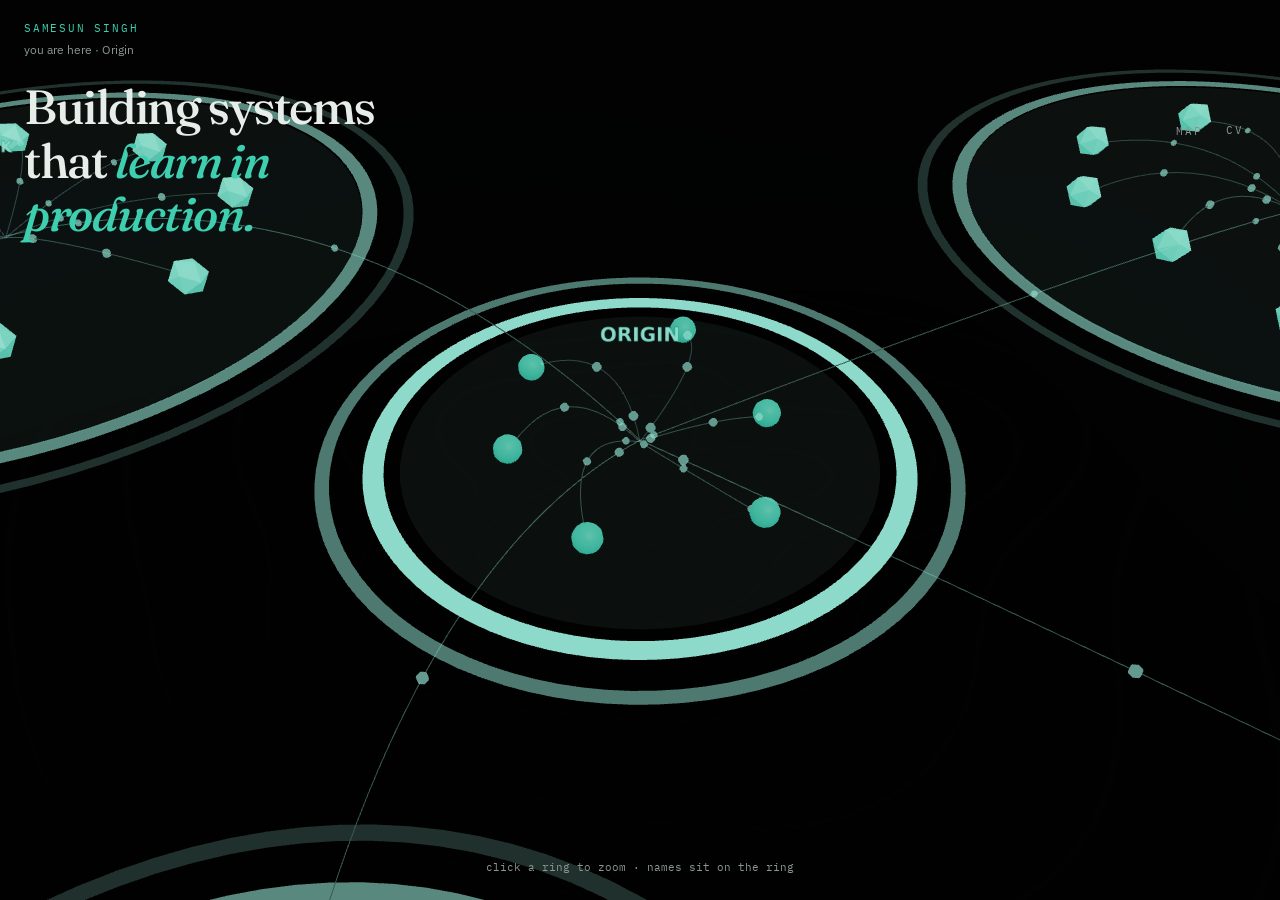
==== index.html @ 3bdf126a "Dark map with ring zoom and named nodes." ====
<!DOCTYPE html>
<html lang="en">
<head>
  <meta charset="UTF-8" />
  <meta name="viewport" content="width=device-width, initial-scale=1" />
  <title>Samesun Singh — Data Science & Engineering</title>
  <meta name="description" content="Portfolio of Samesun Singh — Data Science and Engineering at Politecnico di Torino. Cold-start ranking, fairness audits, and ten original DS/AI labs." />
  <link rel="canonical" href="https://sam9875.github.io/" />
  <meta property="og:title" content="Samesun Singh — Data Science & Engineering" />
  <meta property="og:description" content="Cold-start ranking, a 7,800-call fairness audit, and ten original labs on the modern DS/AI stack." />
  <meta property="og:type" content="website" />
  <meta property="og:url" content="https://sam9875.github.io/" />
  <meta property="og:image" content="https://sam9875.github.io/og.jpg" />
  <meta name="twitter:card" content="summary_large_image" />
  <link rel="icon" type="image/svg+xml" href="favicon.svg" />
  <link rel="preconnect" href="https://fonts.googleapis.com" />
  <link rel="preconnect" href="https://fonts.gstatic.com" crossorigin />
  <link href="https://fonts.googleapis.com/css2?family=Fraunces:opsz,wght@9..144,500;9..144,600&family=IBM+Plex+Mono:wght@400;500&family=IBM+Plex+Sans:wght@400;500;600&display=swap" rel="stylesheet" />
  <link rel="stylesheet" href="styles.css?v=20260914e" />
</head>
<body>
  <div id="root"></div>
  <script type="module" src="app.js?v=20260914e"></script>
</body>
</html>
---- styles.css ----
:root {
  --bg: #121a18;
  --surface: #151c1a;
  --fg: #e7eee9;
  --muted: #8b9790;
  --primary: #3dcfb0;
  --primary-fg: #0c1211;
  --border: #2a3531;
  --font-sans: "IBM Plex Sans", ui-sans-serif, system-ui, sans-serif;
  --font-display: "Fraunces", "Times New Roman", serif;
  --font-mono: "IBM Plex Mono", ui-monospace, monospace;
}

* { box-sizing: border-box; }
html {
  -webkit-font-smoothing: antialiased;
  background: var(--bg);
  color: var(--fg);
  scroll-behavior: smooth;
}
body {
  margin: 0;
  min-height: 100vh;
  background: var(--bg);
  color: var(--fg);
  font-family: var(--font-sans);
  line-height: 1.55;
}
button:not(:disabled), [role="button"]:not(:disabled) { cursor: pointer; }
svg {
  width: 1rem;
  height: 1rem;
  max-width: 1.25rem;
  max-height: 1.25rem;
  flex-shrink: 0;
}
h1, h2, h3 {
  font-family: var(--font-display);
  text-wrap: balance;
  letter-spacing: -0.03em;
  line-height: 1.12;
  font-weight: 500;
  margin: 0;
}
p { text-wrap: pretty; margin: 0; }
a { color: inherit; text-decoration: none; }
a:focus-visible, button:focus-visible {
  outline: 2px solid var(--primary);
  outline-offset: 3px;
}
::selection { background: var(--primary); color: var(--primary-fg); }

.wrap { max-width: 72rem; margin: 0 auto; padding: 0 1rem; }
@media (min-width: 640px) { .wrap { padding: 0 1.5rem; } }

header.nav {
  position: sticky; top: 0; z-index: 50;
  border-bottom: 1px solid var(--border);
  background: color-mix(in oklab, var(--bg) 90%, transparent);
  backdrop-filter: blur(12px);
}
.nav-inner {
  display: flex; align-items: center; justify-content: space-between;
  height: 3.5rem; gap: 0.75rem;
}
@media (min-width: 640px) { .nav-inner { height: 4rem; } }
.brand { display: flex; align-items: center; gap: 0.6rem; min-height: 2.75rem; }
.mark {
  width: 2rem; height: 2rem; display: flex; align-items: center; justify-content: center;
  border-radius: 0.25rem; background: var(--surface);
  font-family: var(--font-display); font-weight: 600; font-size: 0.875rem; color: var(--primary);
}
.brand-name { font-weight: 500; display: none; }
@media (min-width: 640px) { .brand-name { display: inline; } }
.nav-links { display: flex; align-items: center; gap: 0.15rem; font-size: 0.875rem; color: var(--muted); }
.nav-links a {
  display: none; align-items: center; min-height: 2.75rem; padding: 0 0.625rem;
}
.nav-links a:hover { color: var(--fg); }
.nav-links a.mobile { display: inline-flex; }
@media (min-width: 768px) {
  .nav-links a { display: inline-flex; }
  .nav-links a.mobile { display: none; }
}

.btn {
  display: inline-flex; align-items: center; justify-content: center; gap: 0.4rem;
  min-height: 2.75rem; padding: 0 1rem; border-radius: 0.5rem; font-size: 0.875rem; font-weight: 500;
  border: 1px solid transparent; transition: background 150ms ease, border-color 150ms ease, transform 150ms ease;
}
.btn:active { transform: scale(0.98); }
.btn-primary { background: var(--primary); color: var(--primary-fg); }
.btn-primary:hover { filter: brightness(1.05); }
.btn-outline { background: transparent; color: var(--fg); border-color: var(--border); }
.btn-outline:hover { border-color: var(--primary); }
.btn-ghost { background: transparent; color: var(--fg); }
.btn-ghost:hover { background: var(--surface); }
.btn-sm { min-height: 2.25rem; padding: 0 0.75rem; font-size: 0.8rem; }

.hero { padding: 2rem 0 3rem; }
@media (min-width: 640px) { .hero { padding-top: 3rem; } }
.hero-grid { display: grid; gap: 2rem; align-items: center; }
@media (min-width: 1024px) { .hero-grid { grid-template-columns: 1fr 1fr; } }
.kicker {
  font-family: var(--font-mono); font-size: 0.7rem; letter-spacing: 0.16em;
  text-transform: uppercase; color: var(--primary);
}
.hero h1 { margin-top: 1rem; font-size: 2.25rem; }
.hero h1 em { font-style: italic; color: var(--primary); }
@media (min-width: 640px) { .hero h1 { font-size: 3.75rem; } }
.lede { margin-top: 1.25rem; max-width: 36rem; color: var(--muted); font-size: 1rem; line-height: 1.65; }
@media (min-width: 640px) { .lede { font-size: 1.125rem; } }
.actions { margin-top: 2rem; display: flex; flex-wrap: wrap; gap: 0.75rem; }

.scene {
  position: relative; overflow: hidden; border-radius: 0.9rem;
  border: 1px solid var(--border); background: var(--bg); height: 320px;
}
@media (min-width: 640px) { .scene { height: 420px; } }
.scene.detail { height: 280px; }
@media (min-width: 640px) { .scene.detail { height: 360px; } }
.scene-host { width: 100%; height: 100%; min-height: 280px; background: var(--bg); }
.scene-host canvas { display: block; width: 100%; height: 100%; background: var(--bg); }
.scene-cap {
  pointer-events: none; position: absolute; bottom: 0.75rem; left: 1rem; right: 1rem;
  font-family: var(--font-mono); font-size: 0.7rem; color: var(--muted);
}

.stats {
  margin-top: 3rem; display: grid; grid-template-columns: 1fr 1fr; gap: 1px;
  overflow: hidden; border-radius: 0.9rem; border: 1px solid var(--border); background: var(--border);
}
@media (min-width: 640px) { .stats { grid-template-columns: repeat(4, 1fr); } }
.stat { background: var(--bg); padding: 1.25rem 1.5rem; }
.stat dt { font-size: 0.7rem; letter-spacing: 0.08em; text-transform: uppercase; color: var(--muted); }
.stat dd { margin: 0.25rem 0 0; font-family: var(--font-display); font-size: 1.5rem; font-variant-numeric: tabular-nums; }

.section { border-top: 1px solid var(--border); padding: 4rem 0; scroll-margin-top: 5rem; }
.section-grid { display: grid; gap: 2.5rem; }
@media (min-width: 1024px) { .section-grid { grid-template-columns: 1fr 2fr; } }
.muted { color: var(--muted); }
.mt-2 { margin-top: 0.5rem; } .mt-3 { margin-top: 0.75rem; } .mt-4 { margin-top: 1rem; }
.mt-5 { margin-top: 1.25rem; } .mt-8 { margin-top: 2rem; }
.skills { display: grid; gap: 1.5rem; }
@media (min-width: 640px) { .skills { grid-template-columns: 1fr 1fr; } }

.job { border-left: 2px solid color-mix(in oklab, var(--primary) 40%, transparent); padding-left: 1.25rem; margin-bottom: 2rem; }
.job h3 { font-size: 1.25rem; }
.job ul { margin: 0.75rem 0 0; padding: 0; list-style: none; color: var(--muted); font-size: 0.9rem; }
.job li { margin-top: 0.35rem; }
.link-primary { display: inline-flex; align-items: center; min-height: 2.75rem; color: var(--primary); font-size: 0.875rem; font-weight: 500; }

.labs-list { margin-top: 2rem; display: grid; gap: 0.75rem; }
@media (min-width: 640px) { .labs-list { grid-template-columns: 1fr 1fr; } }
.lab-row {
  display: flex; align-items: center; justify-content: space-between; gap: 1rem;
  min-height: 6rem; padding: 1rem 1.25rem; border-radius: 0.9rem;
  border: 1px solid var(--border); background: var(--surface);
}
.lab-row:hover { border-color: var(--primary); }
.lab-row h3 { font-size: 1.1rem; }
.lab-row p { margin-top: 0.25rem; font-size: 0.875rem; color: var(--muted); }

.filters {
  display: flex; gap: 0.5rem; overflow-x: auto; padding-bottom: 0.5rem;
}
.filter {
  display: inline-flex; align-items: center; height: 2.75rem; flex-shrink: 0;
  padding: 0 1rem; border-radius: 999px; border: 1px solid var(--border);
  background: transparent; color: var(--muted); font-size: 0.875rem;
}
.filter:hover { color: var(--fg); }
.filter.active { background: var(--primary); color: var(--primary-fg); border-color: var(--primary); }
.filter .n { margin-left: 0.4rem; font-family: var(--font-mono); font-size: 0.7rem; font-variant-numeric: tabular-nums; opacity: 0.7; }

.grid { margin-top: 1.5rem; display: grid; gap: 1rem; }
@media (min-width: 640px) { .grid { grid-template-columns: 1fr 1fr; } }
.card {
  display: flex; flex-direction: column; height: 100%;
  border-radius: 0.9rem; border: 1px solid var(--border); background: var(--surface);
  padding: 1.25rem;
  transition: box-shadow 200ms ease;
}
.card:hover { box-shadow: 0 0 0 1px color-mix(in oklab, var(--primary) 55%, transparent); }
.card-meta { display: flex; justify-content: space-between; font-size: 0.75rem; color: var(--muted); font-family: var(--font-mono); text-transform: uppercase; letter-spacing: 0.06em; }
.card h3 { margin-top: 0.75rem; font-size: 1.25rem; }
.card h3 a:hover { color: var(--primary); }
.card .blurb { margin-top: 0.5rem; flex: 1; font-size: 0.875rem; color: var(--muted); line-height: 1.55; }
.delta { margin-top: 0.75rem; border-top: 1px solid var(--border); padding-top: 0.75rem; font-size: 0.875rem; }
.delta .lbl { font-family: var(--font-mono); font-size: 0.7rem; letter-spacing: 0.08em; text-transform: uppercase; color: var(--primary); }
.tags { margin-top: 1rem; display: flex; flex-wrap: wrap; gap: 0.5rem; }
.tag { border-radius: 999px; border: 1px solid var(--border); padding: 0.25rem 0.65rem; font-size: 0.75rem; color: var(--muted); }
.card-links { margin-top: 1.25rem; display: flex; flex-wrap: wrap; gap: 0.75rem; font-size: 0.875rem; }
.card-links a { display: inline-flex; align-items: center; min-height: 2.75rem; }
.card-links .arch { color: var(--primary); font-weight: 500; }

.contact-list { margin-top: 2rem; display: grid; gap: 0.75rem; }
@media (min-width: 640px) { .contact-list { grid-template-columns: 1fr 1fr; } }
.contact-list a {
  display: flex; align-items: center; gap: 0.75rem; min-height: 3.5rem;
  padding: 0 1rem; border-radius: 0.5rem; border: 1px solid var(--border);
  background: var(--surface); font-size: 0.875rem;
}
.contact-list a:hover { border-color: var(--primary); }

footer {
  border-top: 1px solid var(--border);
  color: var(--muted); font-size: 0.875rem;
}
.foot { display: flex; flex-direction: column; gap: 0.5rem; padding: 2rem 0; }
@media (min-width: 640px) {
  .foot { flex-direction: row; align-items: center; justify-content: space-between; }
}

.back { display: inline-flex; align-items: center; gap: 0.5rem; min-height: 2.75rem; font-size: 0.875rem; color: var(--muted); }
.back:hover { color: var(--fg); }
.detail { padding: 2.5rem 0 4rem; }
.detail-grid { display: grid; gap: 2rem; align-items: start; margin-top: 2rem; }
@media (min-width: 1024px) { .detail-grid { grid-template-columns: 1fr 1fr; } }
.detail h1 { margin-top: 0.75rem; font-size: 2.25rem; }
@media (min-width: 640px) { .detail h1 { font-size: 3rem; } }
.arch-box { margin-top: 1.5rem; border-radius: 0.9rem; border: 1px solid var(--border); background: var(--surface); padding: 1rem; }
@media (min-width: 640px) { .arch-box { padding: 1.5rem; } }
.arch-rail {
  position: relative; height: 3px; margin: 0 0.5rem 1.1rem;
  overflow: hidden; border-radius: 999px; background: var(--border);
}
.arch-token {
  position: absolute; top: 50%; left: 0; width: 0.7rem; height: 0.7rem;
  border-radius: 999px; background: var(--primary);
  transform: translate(-50%, -50%);
  animation: arch-run 4.2s linear infinite;
}
@keyframes arch-run {
  0% { left: 0%; }
  100% { left: 100%; }
}
.arch { display: flex; flex-wrap: wrap; gap: 0.5rem; align-items: stretch; }
.arch-step {
  min-width: 7rem; flex: 1;
  border-radius: 0.5rem; border: 1px solid var(--border); background: var(--bg);
  padding: 0.75rem;
  animation: arch-live 4.8s ease-in-out infinite;
}
.arch-step:nth-child(1) { animation-delay: 0ms; }
.arch-step:nth-child(2) { animation-delay: 700ms; }
.arch-step:nth-child(3) { animation-delay: 1400ms; }
.arch-step:nth-child(4) { animation-delay: 2100ms; }
.arch-step:nth-child(5) { animation-delay: 2800ms; }
.arch-step:nth-child(6) { animation-delay: 3500ms; }
@keyframes arch-live {
  0%, 100% { transform: translateY(0); border-color: var(--border); }
  40% { transform: translateY(-8px); border-color: var(--primary); }
}
.arch-step .n { font-family: var(--font-mono); font-size: 0.7rem; color: var(--primary); }
.arch-step .t { margin-top: 0.2rem; font-weight: 500; }
.arch-step .s { font-size: 0.8rem; color: var(--muted); }
.split { margin-top: 3.5rem; display: grid; gap: 2.5rem; }
@media (min-width: 1024px) { .split { grid-template-columns: 1fr 1fr; } }
.note {
  border-radius: 0.5rem; border: 1px solid var(--border); background: var(--surface);
  padding: 0.75rem 1rem; font-size: 0.875rem; line-height: 1.55;
}
.note.quiet { background: transparent; color: var(--muted); }
.related { margin-top: 4rem; padding-top: 2.5rem; border-top: 1px solid var(--border); }
.related ul { margin: 1.25rem 0 0; padding: 0; list-style: none; display: grid; gap: 0.75rem; }
@media (min-width: 640px) { .related ul { grid-template-columns: 1fr 1fr 1fr; } }
.related a {
  display: flex; flex-direction: column; min-height: 6rem;
  border-radius: 0.5rem; border: 1px solid var(--border); background: var(--surface); padding: 1rem;
}
.related a:hover { border-color: var(--primary); }

.mono { font-family: var(--font-mono); font-size: 0.7rem; letter-spacing: 0.14em; text-transform: uppercase; color: var(--primary); }
.hidden { display: none !important; }

.map-stage {
  position: fixed;
  inset: 0;
  overflow: hidden;
  background: var(--bg);
}
.map-host { position: absolute; inset: 0; background: var(--bg); }
.map-hud {
  position: absolute; inset: 0 0 auto 0;
  display: flex; justify-content: space-between; gap: 1rem;
  padding: 1.25rem 1.5rem; pointer-events: none; z-index: 20;
}
.map-id { max-width: 28rem; }
.map-hud nav { pointer-events: auto; display: flex; align-items: center; }
.here { margin-top: 0.25rem; font-size: 0.75rem; color: var(--muted); }
.map-hud h1 { margin-top: 1.25rem; font-size: 1.85rem; }
@media (min-width: 640px) { .map-hud h1 { font-size: 3rem; } }
.map-hud h1 em, .sheet-body h2 em { font-style: italic; color: var(--primary); }
.map-copy-sub { margin-top: 1rem; font-family: var(--font-display); font-size: 1.5rem; font-weight: 500; }
.hud-btn {
  display: inline-flex; align-items: center; min-height: 2.75rem; padding: 0 0.75rem;
  background: none; border: 0; font-family: var(--font-mono); font-size: 0.7rem;
  letter-spacing: 0.16em; text-transform: uppercase; color: var(--muted);
}
.hud-btn:hover { color: var(--fg); }
.map-hint {
  position: absolute; left: 1rem; right: 1rem; bottom: 1.5rem;
  text-align: center; font-family: var(--font-mono); font-size: 0.7rem; color: var(--muted);
  pointer-events: none; z-index: 10;
}
.map-back {
  position: absolute; left: 1.5rem; bottom: 4rem; z-index: 20;
  min-height: 2.75rem; background: none; border: 0; color: var(--muted); font-size: 0.875rem;
}
.map-back:hover { color: var(--fg); }
.map-sheet {
  position: absolute; left: 0; right: 0; bottom: 0; z-index: 30;
  max-height: 78vh; overflow-y: auto;
  background: var(--surface); border-top: 1px solid var(--border);
}
@media (min-width: 640px) {
  .map-sheet {
    inset: 0 0 0 auto; width: 100%; max-width: 28rem; max-height: none;
    border-top: 0; border-left: 1px solid var(--border);
  }
}
.sheet-bar {
  display: flex; align-items: center; justify-content: space-between;
  padding: 1rem 1.25rem; border-bottom: 1px solid var(--border);
}
.sheet-body { padding: 1.25rem; }
.icon-x {
  width: 2.75rem; height: 2.75rem; border: 0; background: none;
  font-size: 1.5rem; color: var(--muted);
}
.btn-link { display: inline-flex; min-height: 2.75rem; align-items: center; color: var(--primary); font-size: 0.875rem; font-weight: 500; }
.contact-list { list-style: none; padding: 0; margin: 0; display: grid; gap: 0.75rem; }
.contact-list a {
  display: flex; min-height: 3.5rem; align-items: center; gap: 0.75rem;
  border: 1px solid var(--border); border-radius: 0.5rem; padding: 0 1rem; font-size: 0.875rem;
}
.contact-list a:hover { border-color: var(--primary); }
.sitemap { list-style: none; padding: 0; margin: 1.25rem 0 0; }
.sitemap > li { margin-top: 1rem; }
.map-go {
  display: flex; width: 100%; min-height: 2.75rem; align-items: center; justify-content: space-between;
  background: none; border: 0; padding: 0; font-family: var(--font-display); font-size: 1.25rem; text-align: left;
}
.map-go:hover { color: var(--primary); }
.sitemap ul { list-style: none; padding: 0; margin: 0.5rem 0 0; }
.map-proj {
  display: block; min-height: 2.5rem; background: none; border: 0; padding: 0;
  color: var(--muted); font-size: 0.875rem; text-align: left;
}
.map-proj:hover { color: var(--fg); }
.here-tag { font-family: var(--font-mono); font-size: 0.65rem; letter-spacing: 0.14em; text-transform: uppercase; color: var(--primary); }

@media (prefers-reduced-motion: reduce) {
  html { scroll-behavior: auto; }
  * { animation: none !important; transition: none !important; }
}
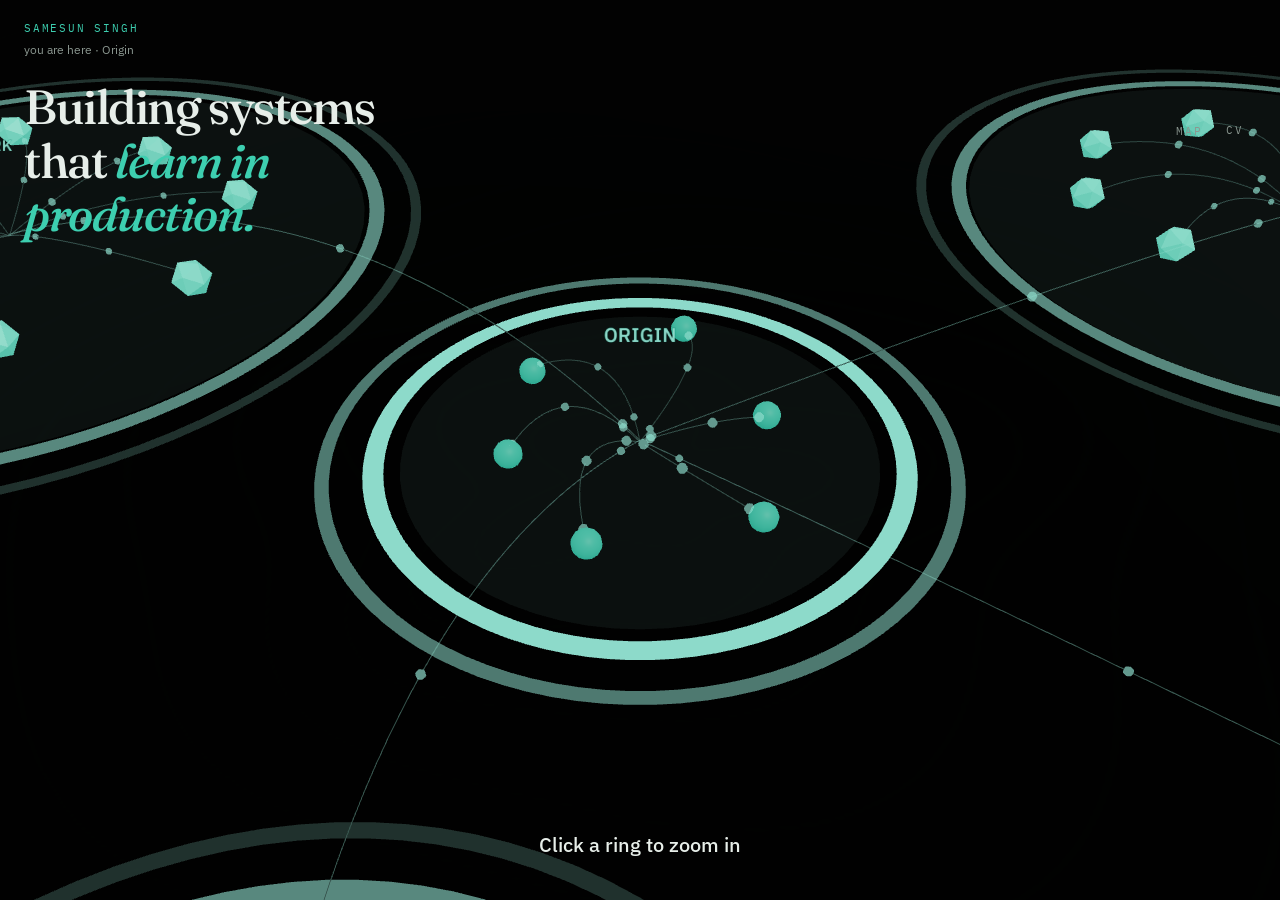
==== commit 8ffe21b8: "Stop auto-rotate; bigger click-to-zoom hint." ====
--- a/index.html
+++ b/index.html
@@ -16,10 +16,10 @@
   <link rel="preconnect" href="https://fonts.googleapis.com" />
   <link rel="preconnect" href="https://fonts.gstatic.com" crossorigin />
   <link href="https://fonts.googleapis.com/css2?family=Fraunces:opsz,wght@9..144,500;9..144,600&family=IBM+Plex+Mono:wght@400;500&family=IBM+Plex+Sans:wght@400;500;600&display=swap" rel="stylesheet" />
-  <link rel="stylesheet" href="styles.css?v=20260914e" />
+  <link rel="stylesheet" href="styles.css?v=20260914f" />
 </head>
 <body>
   <div id="root"></div>
-  <script type="module" src="app.js?v=20260914e"></script>
+  <script type="module" src="app.js?v=20260914f"></script>
 </body>
 </html>
--- a/styles.css
+++ b/styles.css
@@ -300,9 +300,12 @@
 }
 .hud-btn:hover { color: var(--fg); }
 .map-hint {
-  position: absolute; left: 1rem; right: 1rem; bottom: 1.5rem;
-  text-align: center; font-family: var(--font-mono); font-size: 0.7rem; color: var(--muted);
-  pointer-events: none; z-index: 10;
+  position: absolute; left: 1rem; right: 1rem; bottom: 1.75rem;
+  text-align: center; font-family: var(--font-sans); font-size: 1.125rem; font-weight: 500; color: var(--fg);
+  pointer-events: none; z-index: 20;
+}
+@media (min-width: 640px) {
+  .map-hint { bottom: 2.5rem; font-size: 1.25rem; }
 }
 .map-back {
   position: absolute; left: 1.5rem; bottom: 4rem; z-index: 20;
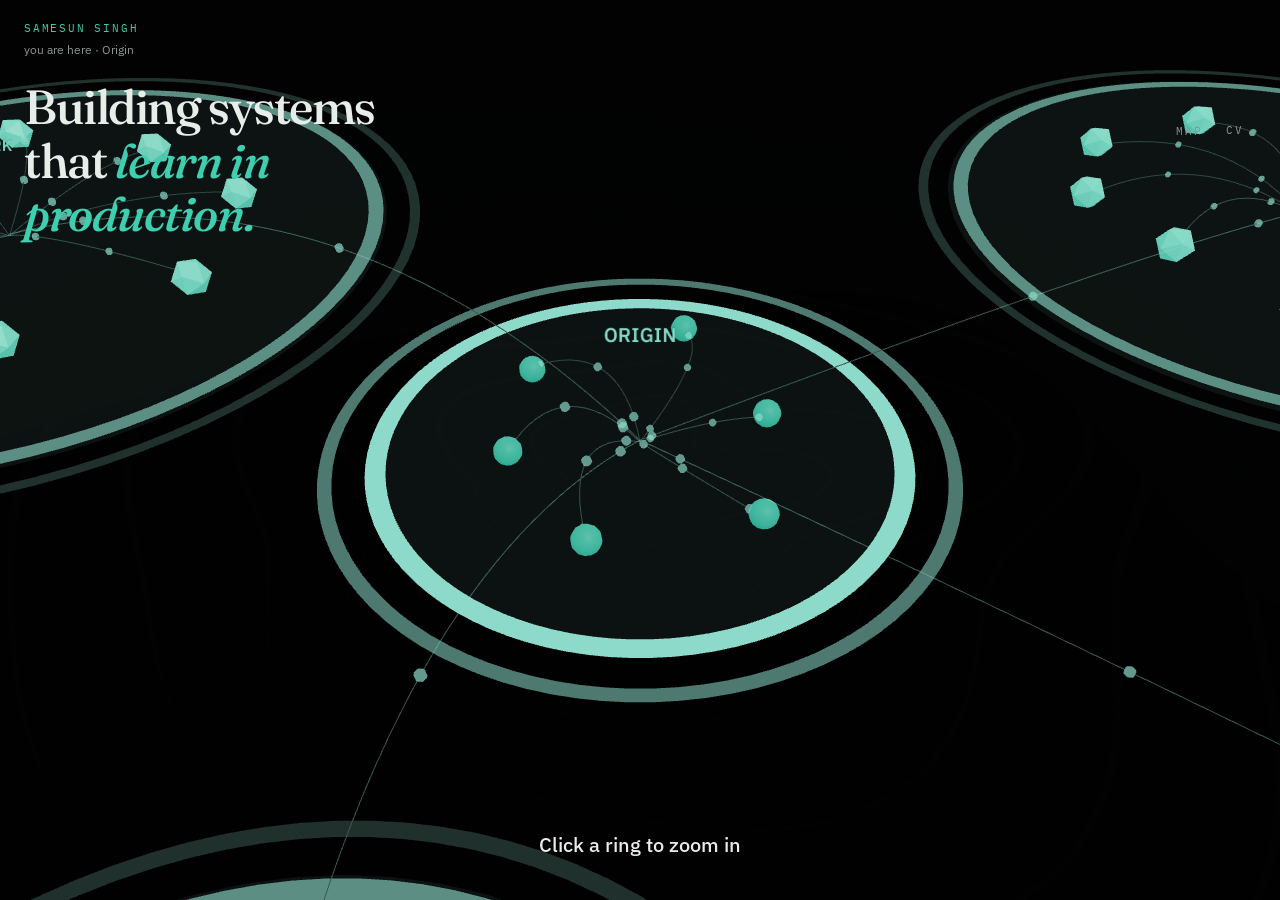
==== commit 63ef62ff: "Click anywhere inside a ring to zoom it to center." ====
--- a/index.html
+++ b/index.html
@@ -16,10 +16,10 @@
   <link rel="preconnect" href="https://fonts.googleapis.com" />
   <link rel="preconnect" href="https://fonts.gstatic.com" crossorigin />
   <link href="https://fonts.googleapis.com/css2?family=Fraunces:opsz,wght@9..144,500;9..144,600&family=IBM+Plex+Mono:wght@400;500&family=IBM+Plex+Sans:wght@400;500;600&display=swap" rel="stylesheet" />
-  <link rel="stylesheet" href="styles.css?v=20260914f" />
+  <link rel="stylesheet" href="styles.css?v=20260914g" />
 </head>
 <body>
   <div id="root"></div>
-  <script type="module" src="app.js?v=20260914f"></script>
+  <script type="module" src="app.js?v=20260914g"></script>
 </body>
 </html>
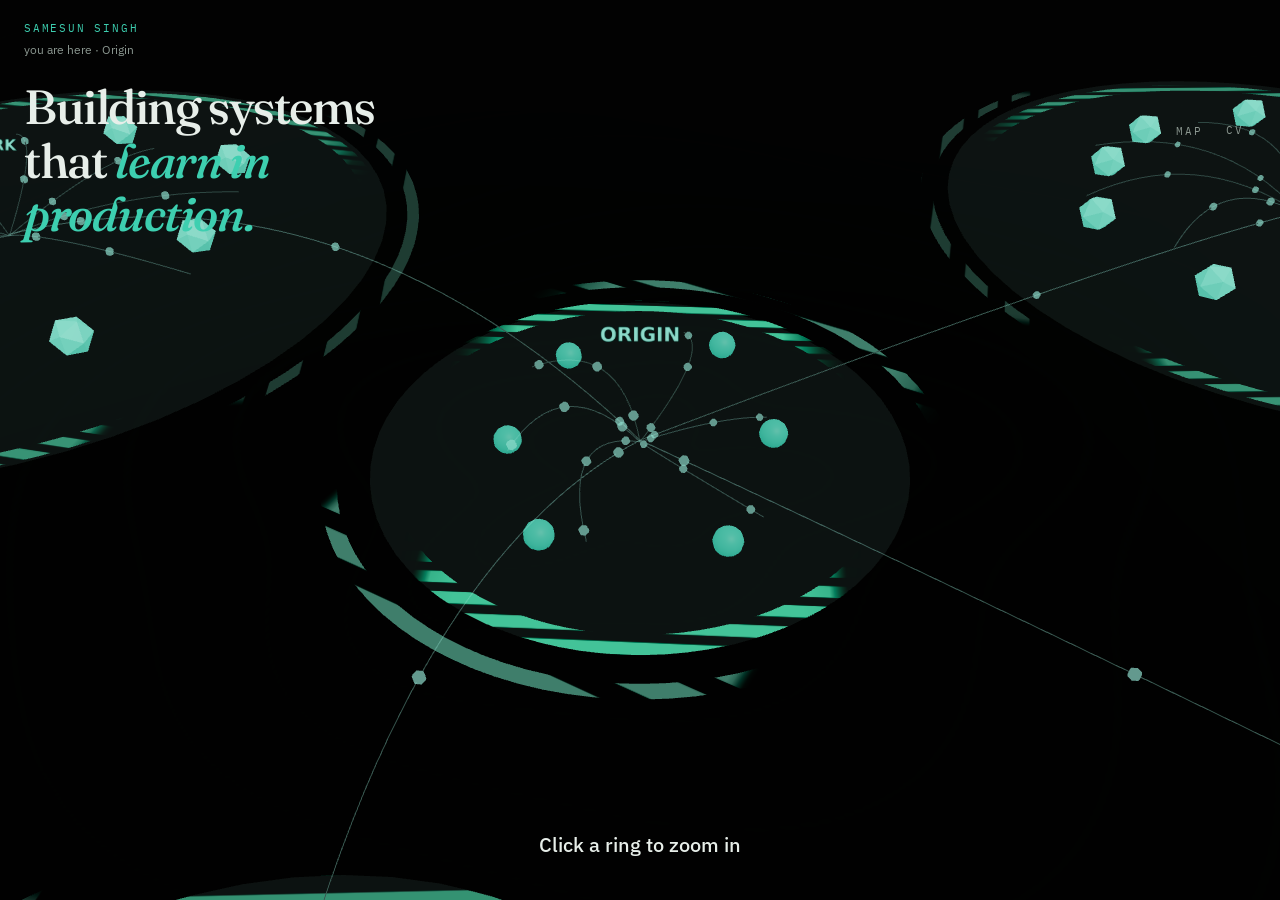
==== commit b49f40b3: "Spinning dashed rings; nodes orbit on the track." ====
--- a/index.html
+++ b/index.html
@@ -16,10 +16,10 @@
   <link rel="preconnect" href="https://fonts.googleapis.com" />
   <link rel="preconnect" href="https://fonts.gstatic.com" crossorigin />
   <link href="https://fonts.googleapis.com/css2?family=Fraunces:opsz,wght@9..144,500;9..144,600&family=IBM+Plex+Mono:wght@400;500&family=IBM+Plex+Sans:wght@400;500;600&display=swap" rel="stylesheet" />
-  <link rel="stylesheet" href="styles.css?v=20260914g" />
+  <link rel="stylesheet" href="styles.css?v=20260914h" />
 </head>
 <body>
   <div id="root"></div>
-  <script type="module" src="app.js?v=20260914g"></script>
+  <script type="module" src="app.js?v=20260914h"></script>
 </body>
 </html>
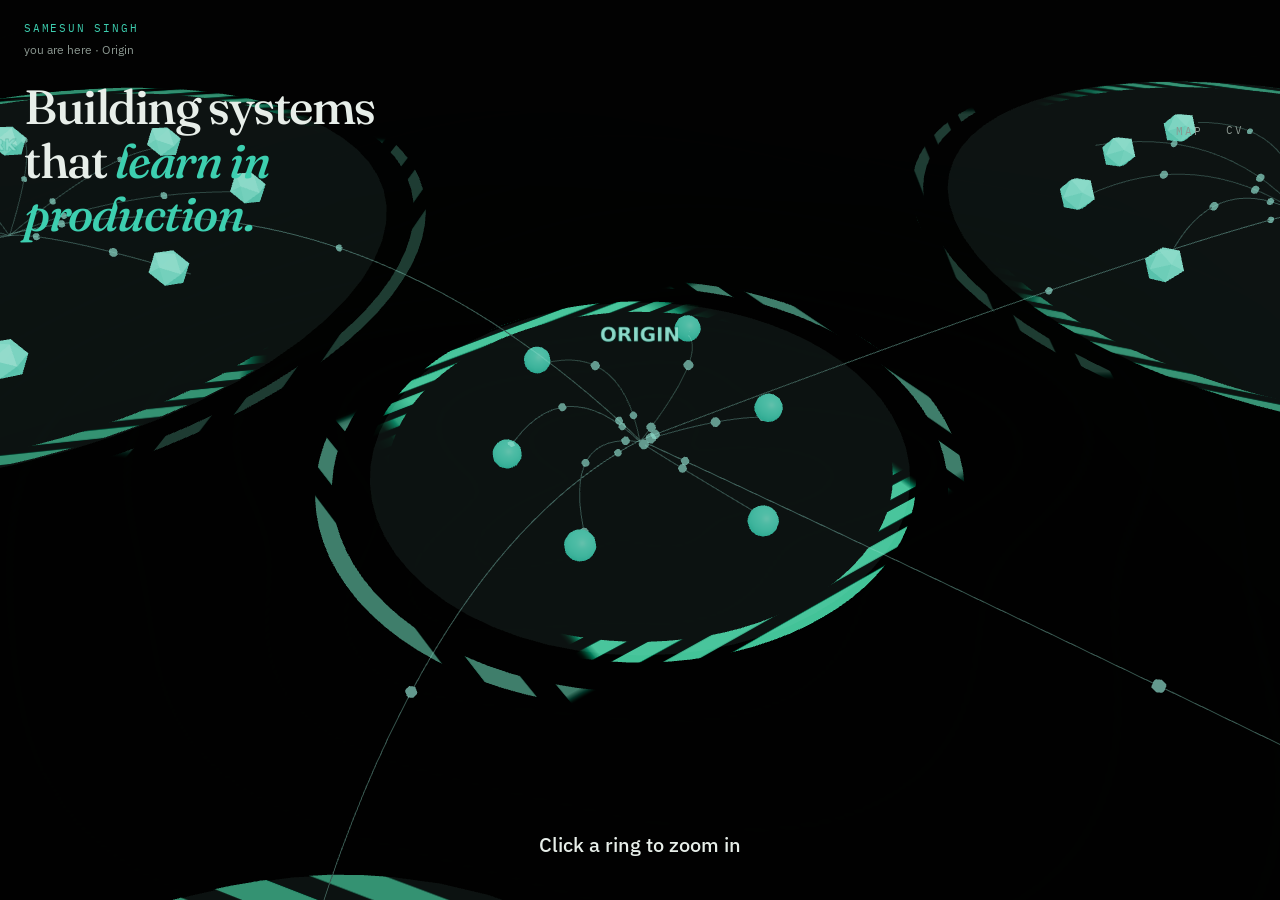
==== commit 8aba0a06: "Add ResearchGate to contact." ====
--- a/index.html
+++ b/index.html
@@ -16,10 +16,10 @@
   <link rel="preconnect" href="https://fonts.googleapis.com" />
   <link rel="preconnect" href="https://fonts.gstatic.com" crossorigin />
   <link href="https://fonts.googleapis.com/css2?family=Fraunces:opsz,wght@9..144,500;9..144,600&family=IBM+Plex+Mono:wght@400;500&family=IBM+Plex+Sans:wght@400;500;600&display=swap" rel="stylesheet" />
-  <link rel="stylesheet" href="styles.css?v=20260914h" />
+  <link rel="stylesheet" href="styles.css?v=20260914i" />
 </head>
 <body>
   <div id="root"></div>
-  <script type="module" src="app.js?v=20260914h"></script>
+  <script type="module" src="app.js?v=20260914i"></script>
 </body>
 </html>
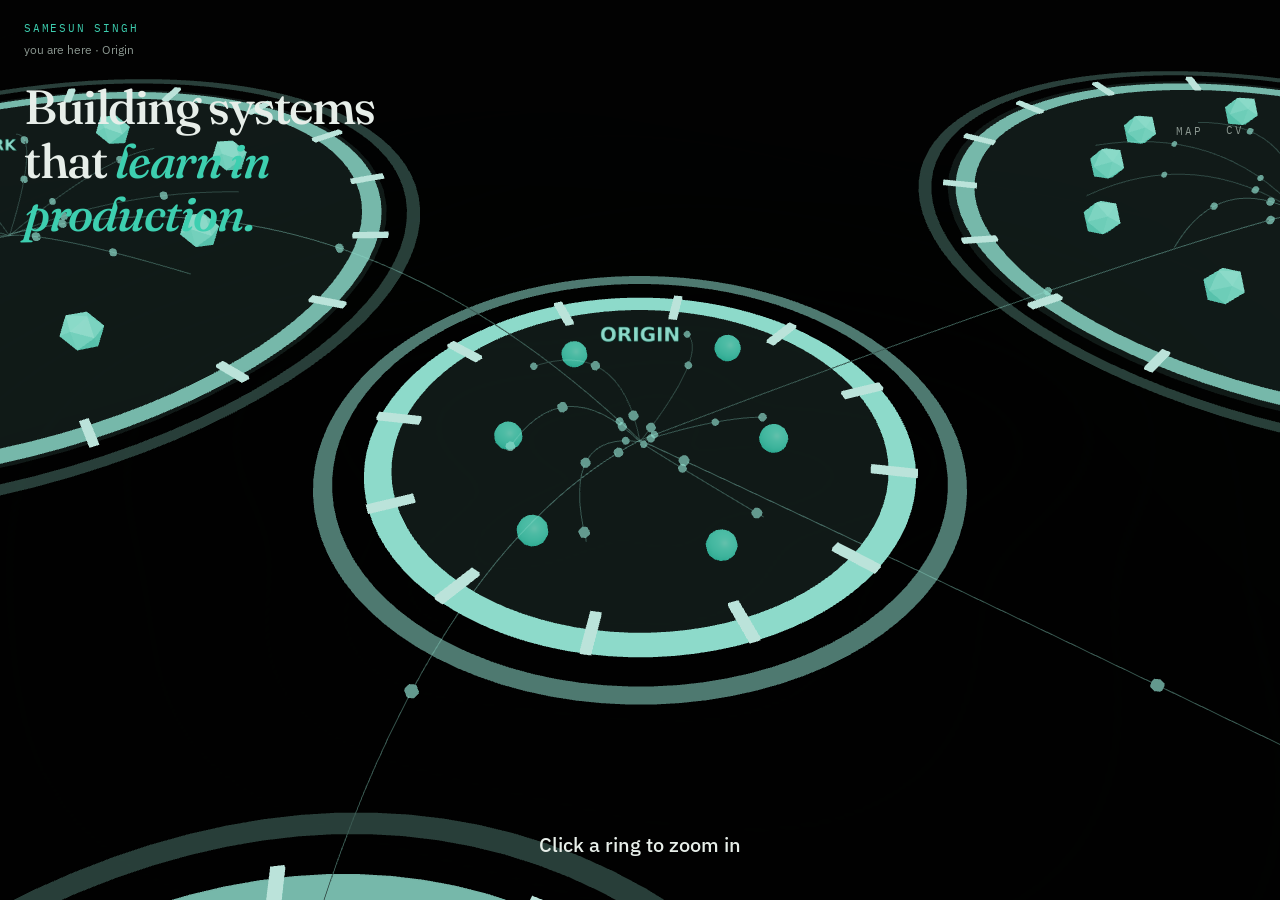
==== commit 4437f8a8: "Restore solid rings with spinning ticks so they stay visible." ====
--- a/index.html
+++ b/index.html
@@ -16,10 +16,10 @@
   <link rel="preconnect" href="https://fonts.googleapis.com" />
   <link rel="preconnect" href="https://fonts.gstatic.com" crossorigin />
   <link href="https://fonts.googleapis.com/css2?family=Fraunces:opsz,wght@9..144,500;9..144,600&family=IBM+Plex+Mono:wght@400;500&family=IBM+Plex+Sans:wght@400;500;600&display=swap" rel="stylesheet" />
-  <link rel="stylesheet" href="styles.css?v=20260914i" />
+  <link rel="stylesheet" href="styles.css?v=20260914j" />
 </head>
 <body>
   <div id="root"></div>
-  <script type="module" src="app.js?v=20260914i"></script>
+  <script type="module" src="app.js?v=20260914j"></script>
 </body>
 </html>
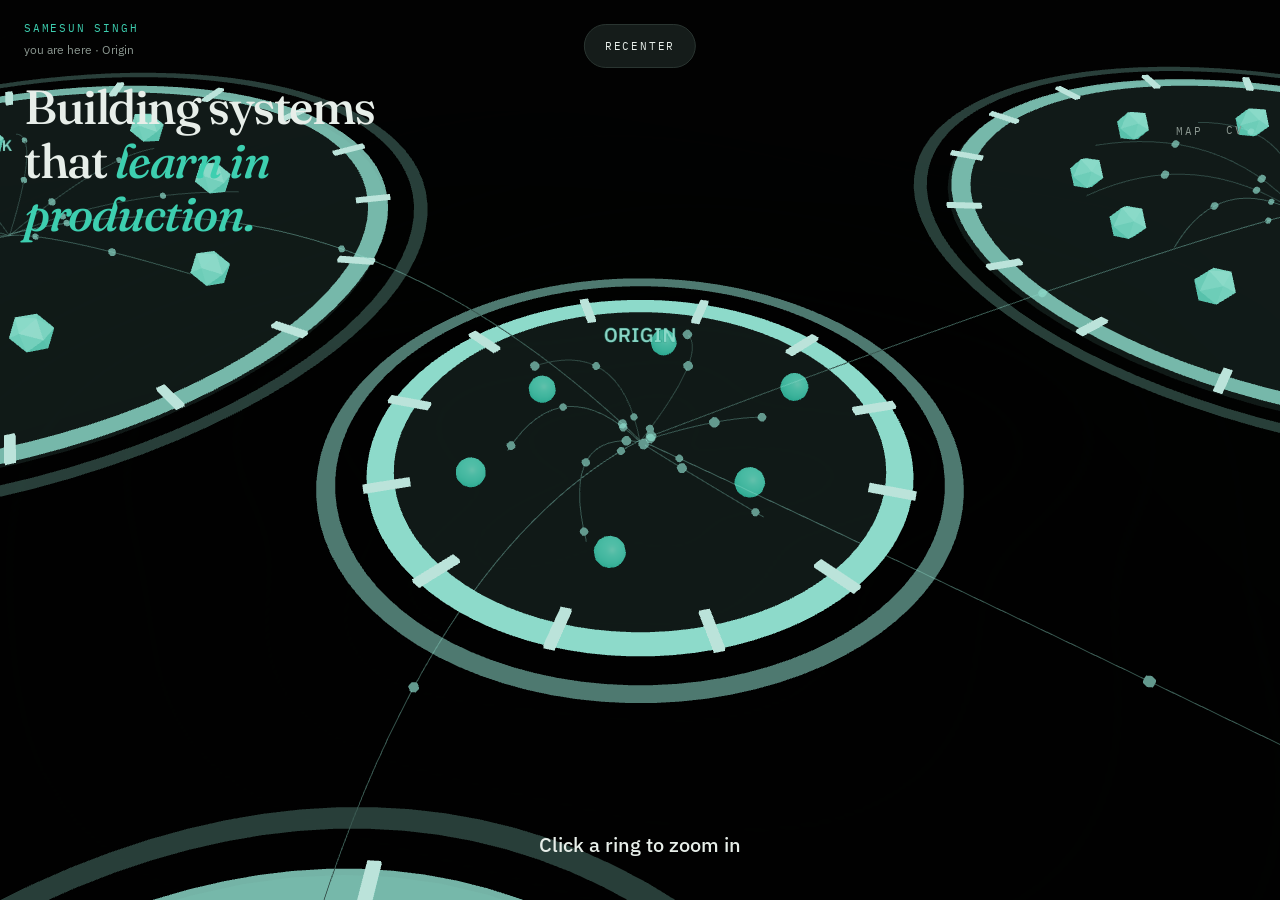
==== commit 4302ea80: "Add Recenter button at the top center of the map." ====
--- a/index.html
+++ b/index.html
@@ -16,10 +16,10 @@
   <link rel="preconnect" href="https://fonts.googleapis.com" />
   <link rel="preconnect" href="https://fonts.gstatic.com" crossorigin />
   <link href="https://fonts.googleapis.com/css2?family=Fraunces:opsz,wght@9..144,500;9..144,600&family=IBM+Plex+Mono:wght@400;500&family=IBM+Plex+Sans:wght@400;500;600&display=swap" rel="stylesheet" />
-  <link rel="stylesheet" href="styles.css?v=20260914j" />
+  <link rel="stylesheet" href="styles.css?v=20260914k" />
 </head>
 <body>
   <div id="root"></div>
-  <script type="module" src="app.js?v=20260914j"></script>
+  <script type="module" src="app.js?v=20260914k"></script>
 </body>
 </html>
--- a/styles.css
+++ b/styles.css
@@ -308,10 +308,18 @@
   .map-hint { bottom: 2.5rem; font-size: 1.25rem; }
 }
 .map-back {
-  position: absolute; left: 1.5rem; bottom: 4rem; z-index: 20;
-  min-height: 2.75rem; background: none; border: 0; color: var(--muted); font-size: 0.875rem;
-}
-.map-back:hover { color: var(--fg); }
+  position: absolute; left: 50%; top: 1.1rem; z-index: 30;
+  transform: translateX(-50%);
+  min-height: 2.75rem; padding: 0 1.25rem;
+  border: 1px solid var(--border); border-radius: 999px;
+  background: var(--surface); color: var(--fg);
+  font-family: var(--font-mono); font-size: 0.7rem;
+  letter-spacing: 0.16em; text-transform: uppercase;
+}
+.map-back:hover { border-color: var(--primary); }
+@media (min-width: 640px) {
+  .map-back { top: 1.5rem; }
+}
 .map-sheet {
   position: absolute; left: 0; right: 0; bottom: 0; z-index: 30;
   max-height: 78vh; overflow-y: auto;
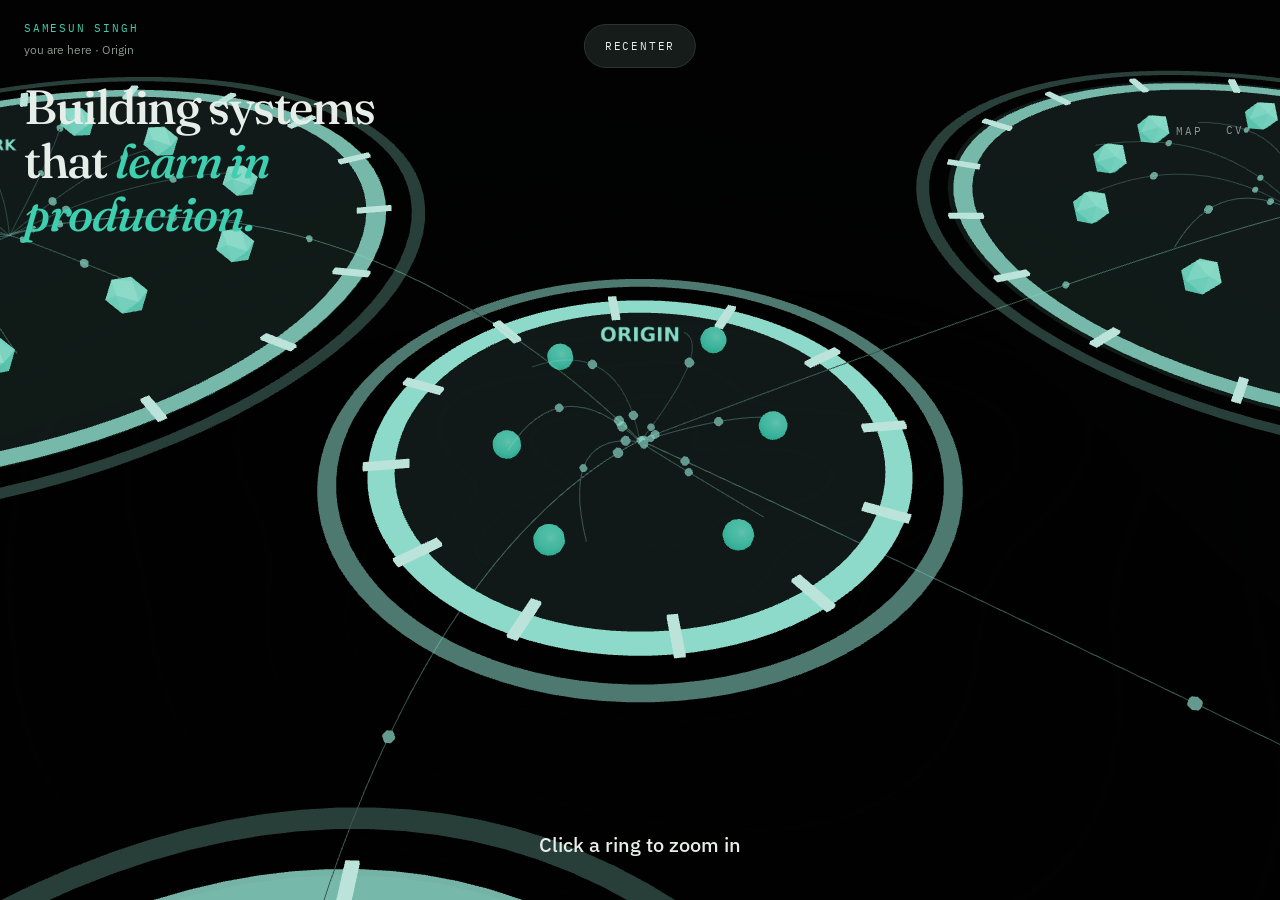
==== commit 34d57b55: "Sync site with updated CV: skills, experience, publication, PDF." ====
--- a/index.html
+++ b/index.html
@@ -16,10 +16,10 @@
   <link rel="preconnect" href="https://fonts.googleapis.com" />
   <link rel="preconnect" href="https://fonts.gstatic.com" crossorigin />
   <link href="https://fonts.googleapis.com/css2?family=Fraunces:opsz,wght@9..144,500;9..144,600&family=IBM+Plex+Mono:wght@400;500&family=IBM+Plex+Sans:wght@400;500;600&display=swap" rel="stylesheet" />
-  <link rel="stylesheet" href="styles.css?v=20260914k" />
+  <link rel="stylesheet" href="styles.css?v=20260914l" />
 </head>
 <body>
   <div id="root"></div>
-  <script type="module" src="app.js?v=20260914k"></script>
+  <script type="module" src="app.js?v=20260914l"></script>
 </body>
 </html>
